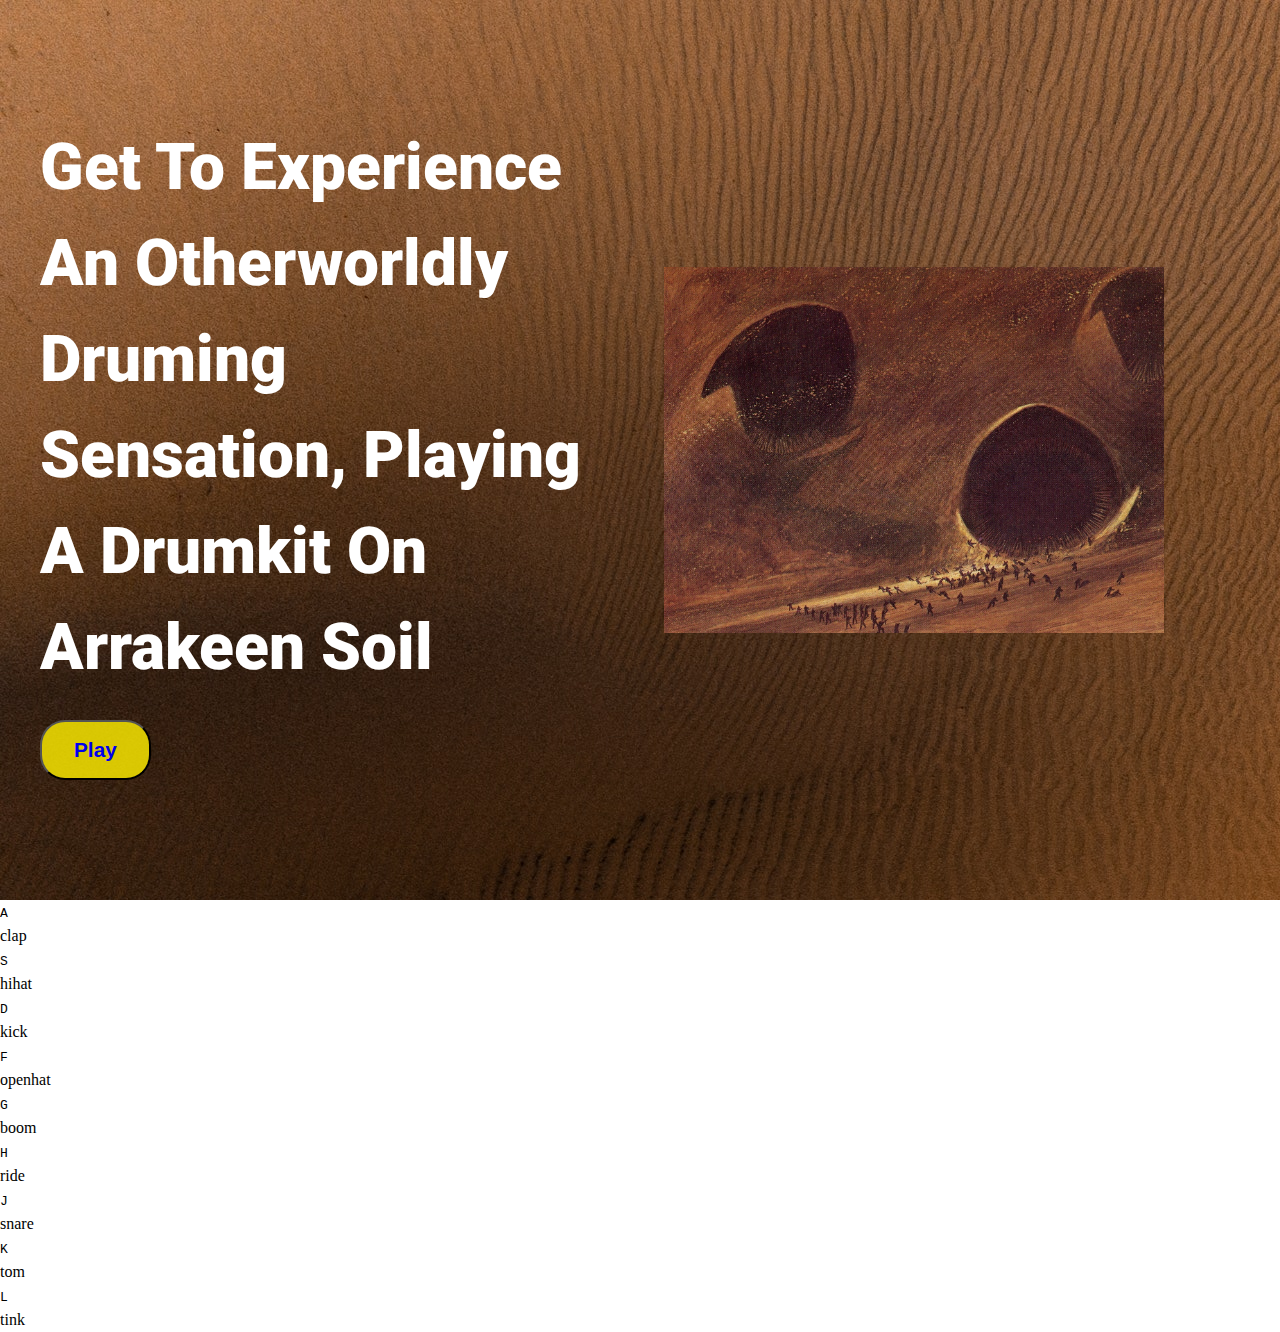
==== 01 - JavaScript Drum Kit/my_dune_drums/index.html @ c18f99d4 "solved drum problem, and started a new project" ====
<!DOCTYPE html>
<html lang="en">
<head>
 <meta charset="UTF-8">
 <meta http-equiv="X-UA-Compatible" content="IE=edge">
 <meta name="viewport" content="width=device-width, initial-scale=1.0">
 <link rel="stylesheet" href="./style.css">
 <title>Dune Drums</title>
</head>
<body>
  <main class="container">
    <div class="content">

      <div class="main-text">
        <h1>Get to experience an otherworldly Druming Sensation, playing a drumkit on arrakeen soil</h1>
        <button class="btn">
          <a href="#drum-keys">
          Play
          </a>
      </button>

      </div>
      <div>
        <img src="./imgs/worns.jpg" alt="">
      </div>
    </div>
      
    </main>
  <div class="drum-keys" id="drum-keys">

    <div data-key='65'>
      <kbd>A</kbd>
      <p>clap</p>
    </div>
    <div data-key='65'>
      <kbd>S</kbd>
      <p>hihat</p>
    </div>
    <div data-key='65'>
      <kbd>D</kbd>
      <p>kick</p>
    </div>
    <div data-key='65'>
      <kbd>F</kbd>
      <p>openhat</p>
    </div>
    <div data-key='65'>
      <kbd>G</kbd>
      <p>boom</p>
    </div>
    <div data-key='65'>
      <kbd>H</kbd>
      <p>ride</p>
    </div>
    <div data-key='65'>
      <kbd>J</kbd>
      <p>snare</p>
    </div>
    <div data-key='65'>
      <kbd>K</kbd>
      <p>tom</p>
    </div>
    <div data-key='65'>
      <kbd>L</kbd>
      <p>tink</p>
    </div>

  </div>
</body>
</html>
---- 01 - JavaScript Drum Kit/my_dune_drums/style.css ----
@import url("https://fonts.googleapis.com/css2?family=Roboto:wght@300;500&display=swap");

/* GLOBAL STYLES */
*,
*::after,
*::before {
  margin: 0;
  padding: 0;
  box-sizing: border-box;
}
body,
h1,
h2,
h3,
h4 p,
figure,
picture {
  margin: 0;
}
h1,
h2,
h3,
h4,
h5 {
  text-transform: capitalize;
  font-weight: 400;
}
body {
  line-height: 1.5;
  min-height: 100vh;
  font-family: var(--ff-sans-normal);
  font-size: var(--fs-400);
  background-color: rgb(var(--clr-dark));
  color: rgb(var(--clr-white));
}
a {
  text-decoration: none;
}

/* imgs easier to work with */
img,
picture {
  max-width: 100%;
  display: block;
}
/* remove animation for people who turned them off */
@media (prefers-reduced-motion: reduce) {
  *,
  *::before,
  *::after {
    -webkit-animation-duration: 0.01ms !important;
    animation-duration: 0.01ms !important;
    -webkit-animation-iteration-count: 1 !important;
    animation-iteration-count: 1 !important;
    transition-duration: 0.01sms !important;
    scroll-behavior: auto !important;
  }
}
/* =========
utility clases 
=========== */
.hidden {
  display: none;
}
.inline {
  display: inline-block;
}
.flex {
  display: flex;
  gap: var(--gap, 1rem);
}
.grid {
  display: grid;
  gap: var(--gap, 1rem);
}
.d-block {
  display: block;
}

/* ---------
Home
------------ */
.container {
  background-image: url("./imgs/dube-bg.jpg");
  min-height: 100vh;
  align-items: center;
}
.content {
  min-height: 100vh;
  display: flex;
  max-width: 1200px;
  margin-inline: auto;
  align-items: center;
  gap: 4rem;
}
.content img {
  width: 500px;
}
.main-text h1 {
  max-width: 35rem;
  font-weight: 900;
  font-family: "Roboto", sans-serif;
  font-size: 4rem;
  color: white;
}
.btn {
  margin-top: 1.5rem;
  padding-block: 1rem;
  padding-inline: 2rem;
  border-radius: 25px;
  font-family: "Roboto" sans-serif;
  font-size: 1.3rem;
  background-color: rgba(255, 238, 0, 0.815);
  font-weight: bold;
}
.btn:hover {
  background-color: rgba(255, 245, 107, 0.76);
}
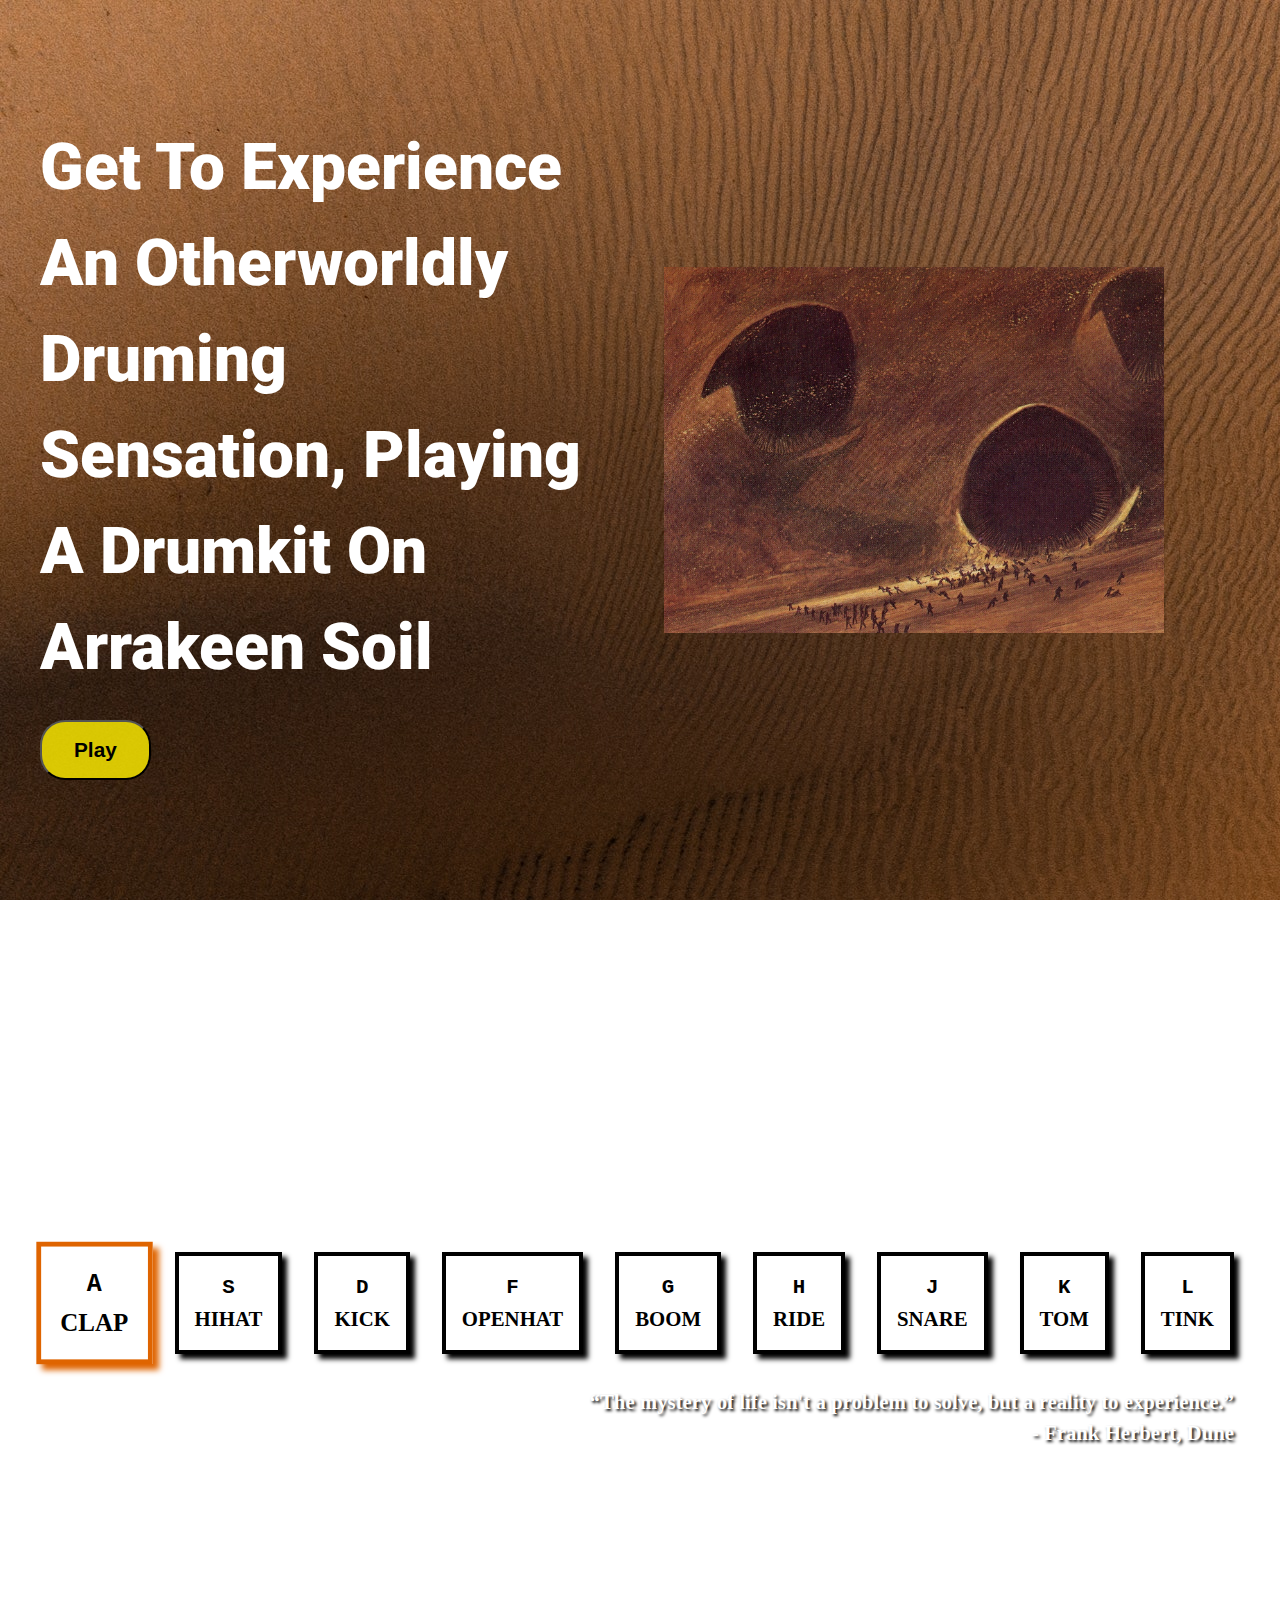
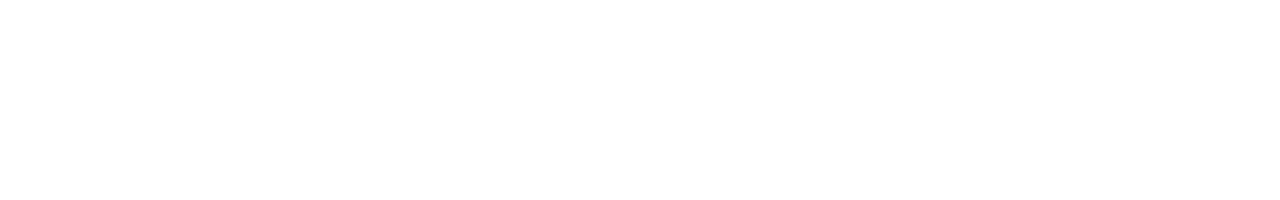
==== commit a2506823: "added extra css" ====
--- a/01 - JavaScript Drum Kit/my_dune_drums/index.html
+++ b/01 - JavaScript Drum Kit/my_dune_drums/index.html
@@ -26,45 +26,79 @@
     </div>
       
     </main>
-  <div class="drum-keys" id="drum-keys">
 
-    <div data-key='65'>
-      <kbd>A</kbd>
-      <p>clap</p>
+    <!--------------------
+      DRUMS
+      --------------- -->
+<section class="drums">
+
+  <div class="container--drum">
+          
+    <div class="drum-keys" id="drum-keys">
+      
+      <div data-key='65' class="playing">
+        <kbd>
+          <p>A</p> 
+        </kbd>
+        <p>clap</p>
+      </div>
+      <div data-key='65'>
+        <kbd>
+          <p>S</p> 
+        </kbd>
+        <p>hihat</p>
+      </div>
+      <div data-key='65'>
+        <kbd>
+          <p>D</p> 
+        </kbd>
+        <p>kick</p>
+      </div>
+      <div data-key='65'>
+        <kbd>
+          <p>F</p> 
+        </kbd>
+        <p>openhat</p>
+      </div>
+      <div data-key='65'>
+        <kbd>
+          <p>G</p> 
+        </kbd>
+        <p>boom</p>
+      </div>
+      <div data-key='65'>
+        <kbd>
+          <p>H</p> 
+        </kbd>
+        <p>ride</p>
+      </div>
+      <div data-key='65'>
+        <kbd>
+          <p>J</p> 
+        </kbd>
+        <p>snare</p>
+      </div>
+      <div data-key='65'>
+        <kbd>
+          <p>K</p> 
+        </kbd>
+        <p>tom</p>
+      </div>
+      <div data-key='65'>
+        <kbd>
+          <p>L</p> 
+        </kbd>
+        <p>tink</p>
+      </div>
     </div>
-    <div data-key='65'>
-      <kbd>S</kbd>
-      <p>hihat</p>
+    <div class="quote">
+      <p>“The mystery of life isn't a problem to solve, but a reality to experience.”</p>
+      <p class="author">
+        - Frank Herbert, Dune
+      </p>
     </div>
-    <div data-key='65'>
-      <kbd>D</kbd>
-      <p>kick</p>
-    </div>
-    <div data-key='65'>
-      <kbd>F</kbd>
-      <p>openhat</p>
-    </div>
-    <div data-key='65'>
-      <kbd>G</kbd>
-      <p>boom</p>
-    </div>
-    <div data-key='65'>
-      <kbd>H</kbd>
-      <p>ride</p>
-    </div>
-    <div data-key='65'>
-      <kbd>J</kbd>
-      <p>snare</p>
-    </div>
-    <div data-key='65'>
-      <kbd>K</kbd>
-      <p>tom</p>
-    </div>
-    <div data-key='65'>
-      <kbd>L</kbd>
-      <p>tink</p>
-    </div>
-
   </div>
+</section>
+<!-- Footer -->
 </body>
 </html>--- a/01 - JavaScript Drum Kit/my_dune_drums/style.css
+++ b/01 - JavaScript Drum Kit/my_dune_drums/style.css
@@ -82,6 +82,8 @@
 ------------ */
 .container {
   background-image: url("./imgs/dube-bg.jpg");
+  background-attachment: fixed;
+
   min-height: 100vh;
   align-items: center;
 }
@@ -110,9 +112,80 @@
   border-radius: 25px;
   font-family: "Roboto" sans-serif;
   font-size: 1.3rem;
+  
   background-color: rgba(255, 238, 0, 0.815);
   font-weight: bold;
+}
+.btn a{
+  color: rgb(0, 0, 0);
 }
 .btn:hover {
   background-color: rgba(255, 245, 107, 0.76);
 }
+/* ------------
+DRUMS
+----------------- */
+.drums{
+  min-height: 100vh;
+  display: flex;
+  align-content: center;
+  background-image: url('./imgs/drums-bg.jpg');
+  background-repeat: no-repeat;
+  background-size:cover;
+  background-attachment: fixed;
+  
+}
+.container--drum {
+  /* min-height: 100vh; */
+  display: flex;
+  flex-direction: column;
+  max-width: 1200px;
+  margin-inline: auto;
+  margin-block: auto;
+}
+.drum-keys{
+  /* max-height: 100%; */
+  display: flex;
+  margin-inline: auto;
+  align-items: center;
+  gap: 2rem;
+}
+.drum-keys div{
+  border: 4px solid black;
+  box-shadow: 5px 5px 5px black;
+  display: flex;
+  flex-direction: column;
+  justify-content: center;
+  align-items: center;
+  padding: 1rem;
+  
+}
+.drum-keys div p{
+  font-weight: bold;
+  font-size: 1.3rem;
+  font-family: 'Roboto' sans-serif;
+  text-transform: uppercase;
+}
+
+/* Playing animation */
+.drum-keys .playing{
+  transform: scale(1.2);
+  border-color: rgb(223, 100, 0);
+  box-shadow: 5px 5px 5px rgb(223, 100, 0);
+
+}
+/* QUOTE */
+.quote{
+  margin-top: 2rem;
+  color: white;
+  font-size: 1.3rem;
+  font-weight: bold;
+  text-shadow: 2px 2px 3px black;
+  max-width: 50rem;
+  text-align: end;
+  justify-content: end;
+  margin-inline-start: auto;
+}
+.author{
+  text-align: right;
+}
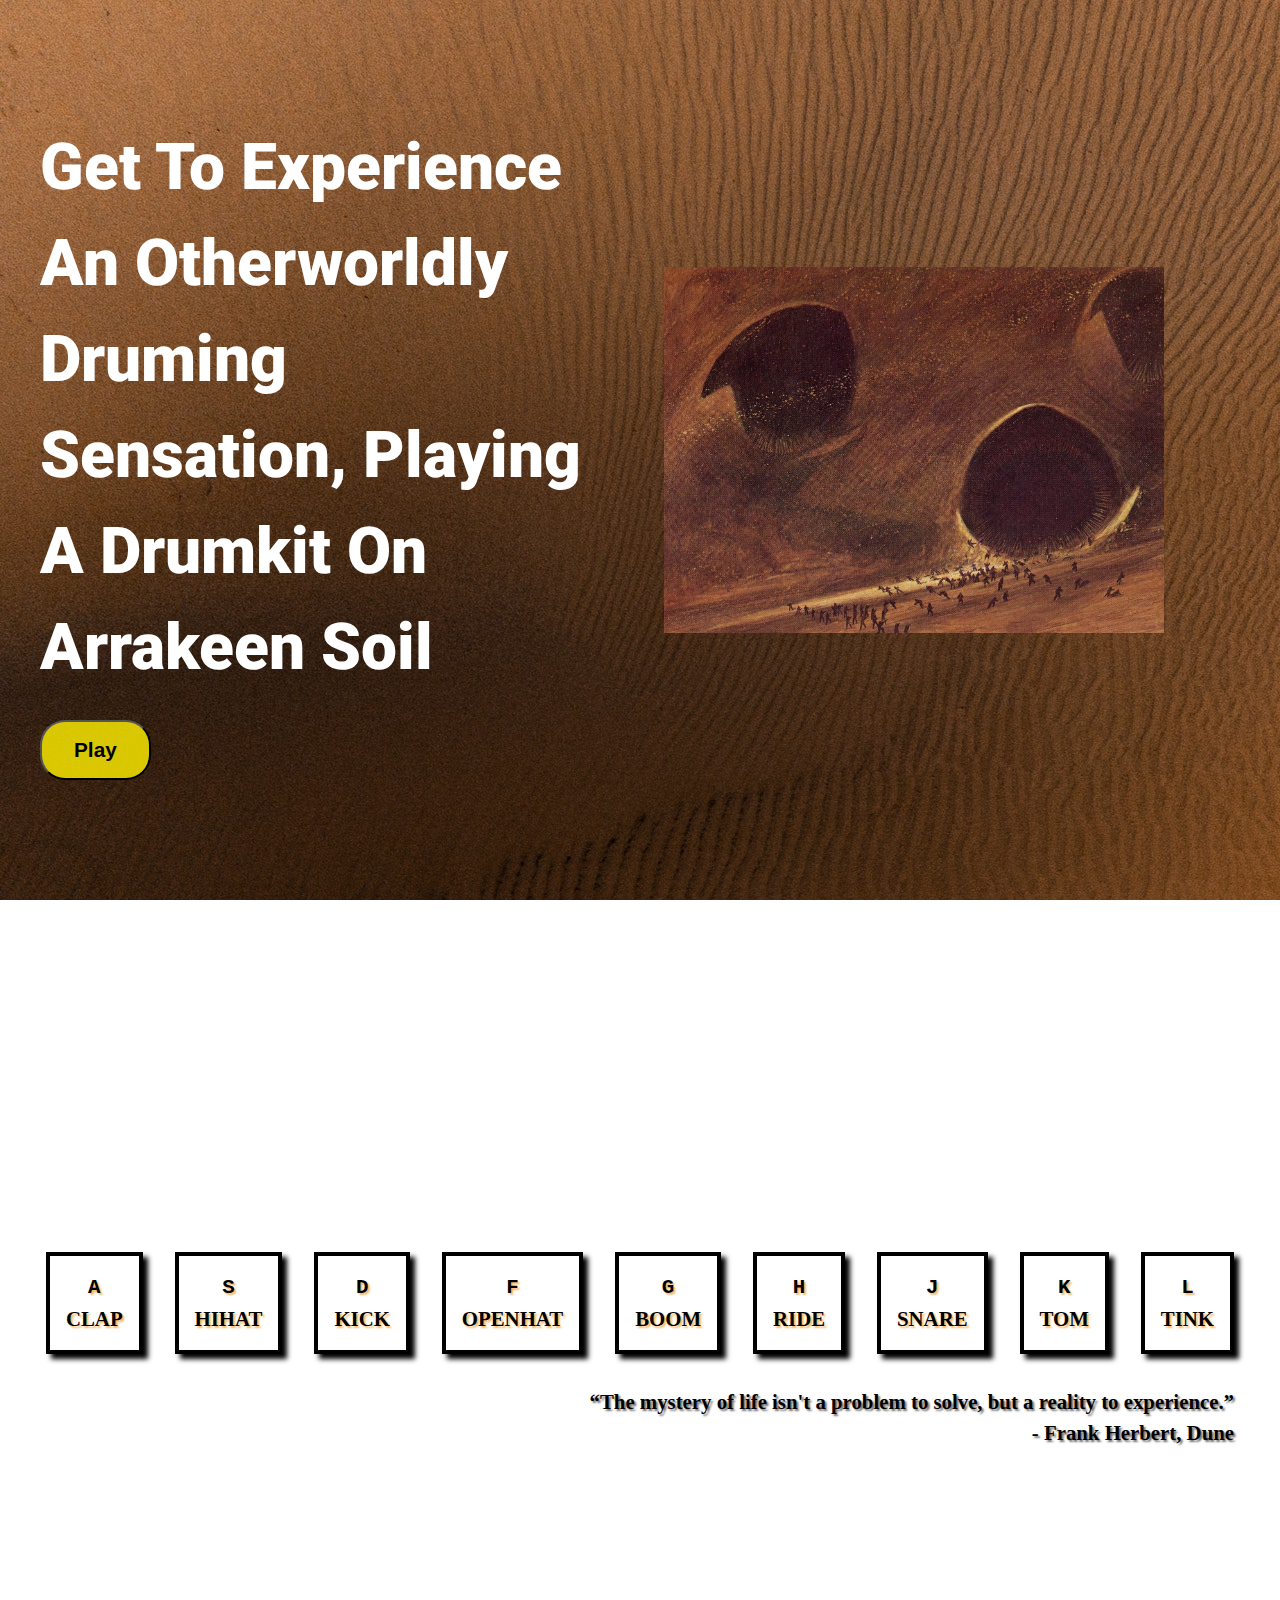
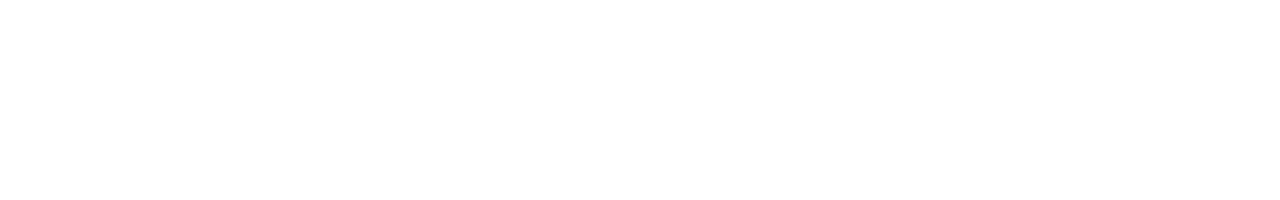
==== commit bd50990d: "finished my dune inspired drums" ====
--- a/01 - JavaScript Drum Kit/my_dune_drums/index.html
+++ b/01 - JavaScript Drum Kit/my_dune_drums/index.html
@@ -5,6 +5,7 @@
  <meta http-equiv="X-UA-Compatible" content="IE=edge">
  <meta name="viewport" content="width=device-width, initial-scale=1.0">
  <link rel="stylesheet" href="./style.css">
+ <script src="./app.js" defer></script>
  <title>Dune Drums</title>
 </head>
 <body>
@@ -30,67 +31,71 @@
     <!--------------------
       DRUMS
       --------------- -->
-<section class="drums">
+<section class="drums" id="drums">
 
   <div class="container--drum">
           
     <div class="drum-keys" id="drum-keys">
-      
-      <div data-key='65' class="playing">
-        <kbd>
+      <!-- KEYS -->
+      <div data-key='65' class="key">
+        <kbd> 
           <p>A</p> 
         </kbd>
         <p>clap</p>
       </div>
-      <div data-key='65'>
+      <div data-key='83' class="key">
         <kbd>
           <p>S</p> 
         </kbd>
         <p>hihat</p>
       </div>
-      <div data-key='65'>
+      <div data-key='68' class="key">
         <kbd>
           <p>D</p> 
         </kbd>
         <p>kick</p>
       </div>
-      <div data-key='65'>
+      <div data-key='70' class="key">
         <kbd>
           <p>F</p> 
         </kbd>
         <p>openhat</p>
       </div>
-      <div data-key='65'>
+      <div data-key='71' class="key">
         <kbd>
           <p>G</p> 
         </kbd>
         <p>boom</p>
       </div>
-      <div data-key='65'>
+      <div data-key='72' class="key">
         <kbd>
           <p>H</p> 
         </kbd>
         <p>ride</p>
       </div>
-      <div data-key='65'>
+      <div data-key='74' class="key">
         <kbd>
           <p>J</p> 
         </kbd>
         <p>snare</p>
       </div>
-      <div data-key='65'>
+      <div data-key='75' class="key">
         <kbd>
           <p>K</p> 
         </kbd>
         <p>tom</p>
       </div>
-      <div data-key='65'>
+      <div data-key='76' class="key">
         <kbd>
           <p>L</p> 
         </kbd>
         <p>tink</p>
       </div>
     </div>
+
+    <!-- 
+      QUOTE
+     -->
     <div class="quote">
       <p>“The mystery of life isn't a problem to solve, but a reality to experience.”</p>
       <p class="author">
@@ -100,5 +105,17 @@
   </div>
 </section>
 <!-- Footer -->
+
+
+<!-- SOUNDS -->
+  <audio data-key="65" src="sounds/clap.wav"></audio>
+  <audio data-key="83" src="sounds/hihat.wav"></audio>
+  <audio data-key="68" src="sounds/kick.wav"></audio>
+  <audio data-key="70" src="sounds/openhat.wav"></audio>
+  <audio data-key="71" src="sounds/boom.wav"></audio>
+  <audio data-key="72" src="sounds/ride.wav"></audio>
+  <audio data-key="74" src="sounds/snare.wav"></audio>
+  <audio data-key="75" src="sounds/tom.wav"></audio>
+  <audio data-key="76" src="sounds/tink.wav"></audio>
 </body>
 </html>--- a/01 - JavaScript Drum Kit/my_dune_drums/style.css
+++ b/01 - JavaScript Drum Kit/my_dune_drums/style.css
@@ -112,11 +112,11 @@
   border-radius: 25px;
   font-family: "Roboto" sans-serif;
   font-size: 1.3rem;
-  
+
   background-color: rgba(255, 238, 0, 0.815);
   font-weight: bold;
 }
-.btn a{
+.btn a {
   color: rgb(0, 0, 0);
 }
 .btn:hover {
@@ -125,15 +125,14 @@
 /* ------------
 DRUMS
 ----------------- */
-.drums{
+.drums {
   min-height: 100vh;
   display: flex;
   align-content: center;
-  background-image: url('./imgs/drums-bg.jpg');
+  background-image: url("./imgs/drums-bg.jpg");
   background-repeat: no-repeat;
-  background-size:cover;
+  background-size: cover;
   background-attachment: fixed;
-  
 }
 .container--drum {
   /* min-height: 100vh; */
@@ -143,14 +142,14 @@
   margin-inline: auto;
   margin-block: auto;
 }
-.drum-keys{
+.drum-keys {
   /* max-height: 100%; */
   display: flex;
   margin-inline: auto;
   align-items: center;
   gap: 2rem;
 }
-.drum-keys div{
+.drum-keys div {
   border: 4px solid black;
   box-shadow: 5px 5px 5px black;
   display: flex;
@@ -158,34 +157,33 @@
   justify-content: center;
   align-items: center;
   padding: 1rem;
-  
 }
-.drum-keys div p{
+.drum-keys div p {
   font-weight: bold;
   font-size: 1.3rem;
-  font-family: 'Roboto' sans-serif;
+  font-family: "Roboto" sans-serif;
   text-transform: uppercase;
+  text-shadow: 2px 2px 2px rgb(247, 181, 95);
 }
 
 /* Playing animation */
-.drum-keys .playing{
+.drum-keys .playing {
   transform: scale(1.2);
-  border-color: rgb(223, 100, 0);
+  border-color: rgba(185, 85, 3, 0.658);
   box-shadow: 5px 5px 5px rgb(223, 100, 0);
-
 }
 /* QUOTE */
-.quote{
+.quote {
   margin-top: 2rem;
-  color: white;
+  color: rgb(0, 0, 0);
   font-size: 1.3rem;
   font-weight: bold;
-  text-shadow: 2px 2px 3px black;
+  text-shadow: 2px 2px 2px rgb(112, 112, 112);
   max-width: 50rem;
   text-align: end;
   justify-content: end;
   margin-inline-start: auto;
 }
-.author{
+.author {
   text-align: right;
 }
